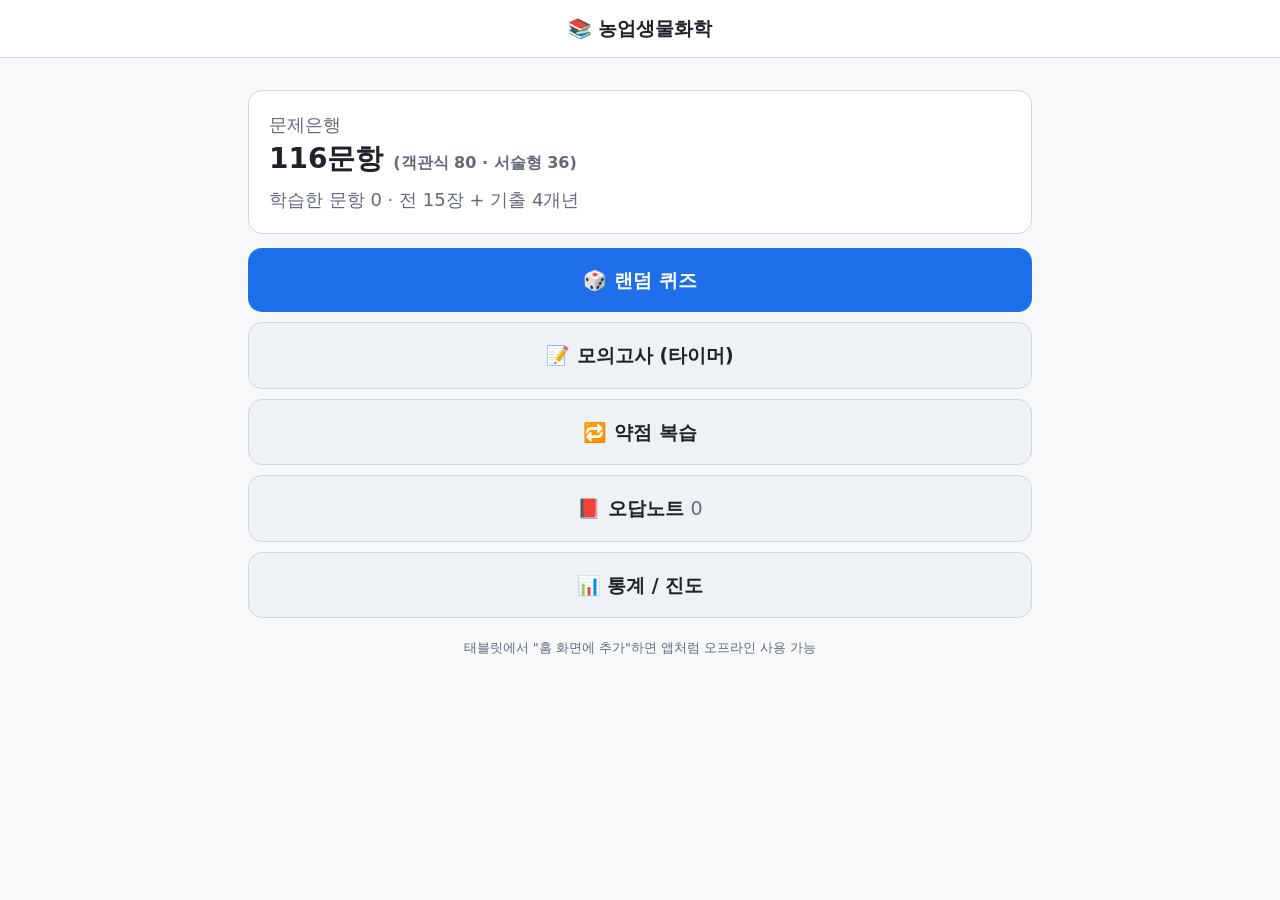
==== index.html @ 06af2a0c "농업생물화학 퀴즈 PWA: 랜덤퀴즈·모의고사·오답노트 Co-Authored-By: Claude Opus 4.8 (1M context) <noreply@anthropic.com>" ====
<!DOCTYPE html>
<html lang="ko">
<head>
<meta charset="utf-8">
<meta name="viewport" content="width=device-width, initial-scale=1, viewport-fit=cover">
<meta name="theme-color" content="#1f6feb">
<title>시험 대비 퀴즈</title>
<link rel="manifest" href="manifest.webmanifest">
<link rel="stylesheet" href="style.css">
</head>
<body>
<header id="topbar">
  <button id="homeBtn" class="ghost" hidden>← 홈</button>
  <div id="title">📚 시험 대비 퀴즈</div>
  <div id="timer" hidden>00:00</div>
</header>

<main id="app"></main>

<!-- 과목 데이터: 새 과목은 아래에 script 한 줄 추가 -->
<script src="data/농업생물화학.js"></script>
<script src="app.js"></script>
<script>
if ('serviceWorker' in navigator && location.protocol.startsWith('http')) {
  navigator.serviceWorker.register('sw.js').catch(()=>{});
}
</script>
</body>
</html>
---- style.css ----
:root{
  --bg:#0d1117; --panel:#161b22; --panel2:#1c2230; --border:#30363d;
  --text:#e6edf3; --muted:#9aa7b4; --accent:#1f6feb; --accent2:#388bfd;
  --ok:#2ea043; --okbg:#0f2417; --bad:#f85149; --badbg:#2a1314; --warn:#d29922;
  --radius:14px;
}
@media (prefers-color-scheme: light){
  :root{--bg:#f6f8fa;--panel:#fff;--panel2:#eef1f5;--border:#d0d7de;--text:#1f2328;--muted:#636c76;--okbg:#e6f6ea;--badbg:#ffeef0;}
}
*{box-sizing:border-box;-webkit-tap-highlight-color:transparent}
html,body{margin:0;background:var(--bg);color:var(--text);
  font-family:-apple-system,BlinkMacSystemFont,"Apple SD Gothic Neo","Noto Sans KR",system-ui,sans-serif;
  font-size:18px;line-height:1.5}
#topbar{position:sticky;top:0;z-index:10;display:flex;align-items:center;gap:12px;
  padding:14px 18px;padding-top:max(14px,env(safe-area-inset-top));
  background:var(--panel);border-bottom:1px solid var(--border)}
#title{font-weight:700;font-size:19px;flex:1;text-align:center}
#timer{font-variant-numeric:tabular-nums;font-weight:700;color:var(--warn);font-size:20px}
#app{max-width:820px;margin:0 auto;padding:18px;padding-bottom:120px}

button{font:inherit;cursor:pointer;border:none;border-radius:var(--radius)}
.ghost{background:transparent;color:var(--accent2);padding:8px 10px;font-weight:600}
.btn{display:block;width:100%;background:var(--accent);color:#fff;padding:18px;
  font-size:19px;font-weight:700;margin:10px 0}
.btn.sec{background:var(--panel2);color:var(--text);border:1px solid var(--border)}
.btn:active{transform:scale(.99)}

.card{background:var(--panel);border:1px solid var(--border);border-radius:var(--radius);
  padding:20px;margin:14px 0}
.muted{color:var(--muted)}
.row{display:flex;gap:10px;flex-wrap:wrap}
.pill{padding:6px 12px;border-radius:999px;border:1px solid var(--border);
  background:var(--panel2);font-size:14px;color:var(--muted)}

/* 챕터 선택 그리드 */
.chip-grid{display:grid;grid-template-columns:repeat(auto-fill,minmax(150px,1fr));gap:10px;margin:12px 0}
.chip{padding:13px 12px;border:1px solid var(--border);border-radius:12px;background:var(--panel2);
  color:var(--text);text-align:left;font-size:15px;display:flex;justify-content:space-between;align-items:center}
.chip.on{background:var(--accent);color:#fff;border-color:var(--accent)}
.chip small{opacity:.8;font-size:12px}

/* 설정 */
.seg{display:flex;gap:8px;flex-wrap:wrap;margin:8px 0 16px}
.seg button{flex:1;min-width:70px;padding:12px;border:1px solid var(--border);background:var(--panel2);color:var(--text);font-weight:600}
.seg button.on{background:var(--accent);color:#fff;border-color:var(--accent)}

/* 문제 */
.qmeta{display:flex;justify-content:space-between;align-items:center;margin-bottom:6px}
.qnum{font-weight:700;color:var(--accent2)}
.qsrc{font-size:13px;color:var(--muted)}
.qtext{font-size:21px;font-weight:600;margin:6px 0 18px;line-height:1.55}
.opt{display:flex;gap:12px;align-items:flex-start;width:100%;text-align:left;
  background:var(--panel2);border:1px solid var(--border);color:var(--text);
  padding:16px;margin:9px 0;font-size:17px}
.opt .num{font-weight:700;color:var(--muted);flex-shrink:0}
.opt.sel{border-color:var(--accent);background:var(--panel2)}
.opt.correct{background:var(--okbg);border-color:var(--ok)}
.opt.wrong{background:var(--badbg);border-color:var(--bad)}
.opt:disabled{cursor:default;opacity:1}
.expl{background:var(--panel2);border-left:4px solid var(--accent);padding:14px 16px;
  border-radius:8px;margin-top:14px;font-size:16px;color:var(--text)}
.expl.short{border-color:var(--warn)}

/* 하단 고정 바 */
.fixedbar{position:fixed;left:0;right:0;bottom:0;background:var(--panel);
  border-top:1px solid var(--border);padding:12px 18px;
  padding-bottom:max(12px,env(safe-area-inset-bottom));
  display:flex;gap:10px;align-items:center;max-width:820px;margin:0 auto}
.fixedbar .btn{margin:0;flex:1}
.progress{flex:1;height:8px;background:var(--panel2);border-radius:99px;overflow:hidden}
.progress>i{display:block;height:100%;background:var(--accent);width:0}

/* 결과 */
.score{font-size:48px;font-weight:800;text-align:center;margin:6px 0}
.score small{font-size:20px;color:var(--muted);font-weight:600}
.bar{display:flex;align-items:center;gap:10px;margin:7px 0}
.bar .lbl{width:120px;font-size:14px}
.bar .track{flex:1;height:14px;background:var(--panel2);border-radius:99px;overflow:hidden}
.bar .track>i{display:block;height:100%}
.grade-good{color:var(--ok)} .grade-bad{color:var(--bad)}

/* OMR 그리드(모의고사 네비) */
.omr{display:grid;grid-template-columns:repeat(auto-fill,minmax(44px,1fr));gap:7px;margin:10px 0}
.omr button{aspect-ratio:1;border:1px solid var(--border);background:var(--panel2);color:var(--muted);font-size:14px;font-weight:600;border-radius:10px}
.omr button.done{background:var(--accent);color:#fff;border-color:var(--accent)}
.omr button.cur{outline:3px solid var(--warn)}
h2{font-size:22px;margin:4px 0 10px}
h3{font-size:17px;margin:18px 0 6px;color:var(--muted)}
a{color:var(--accent2)}
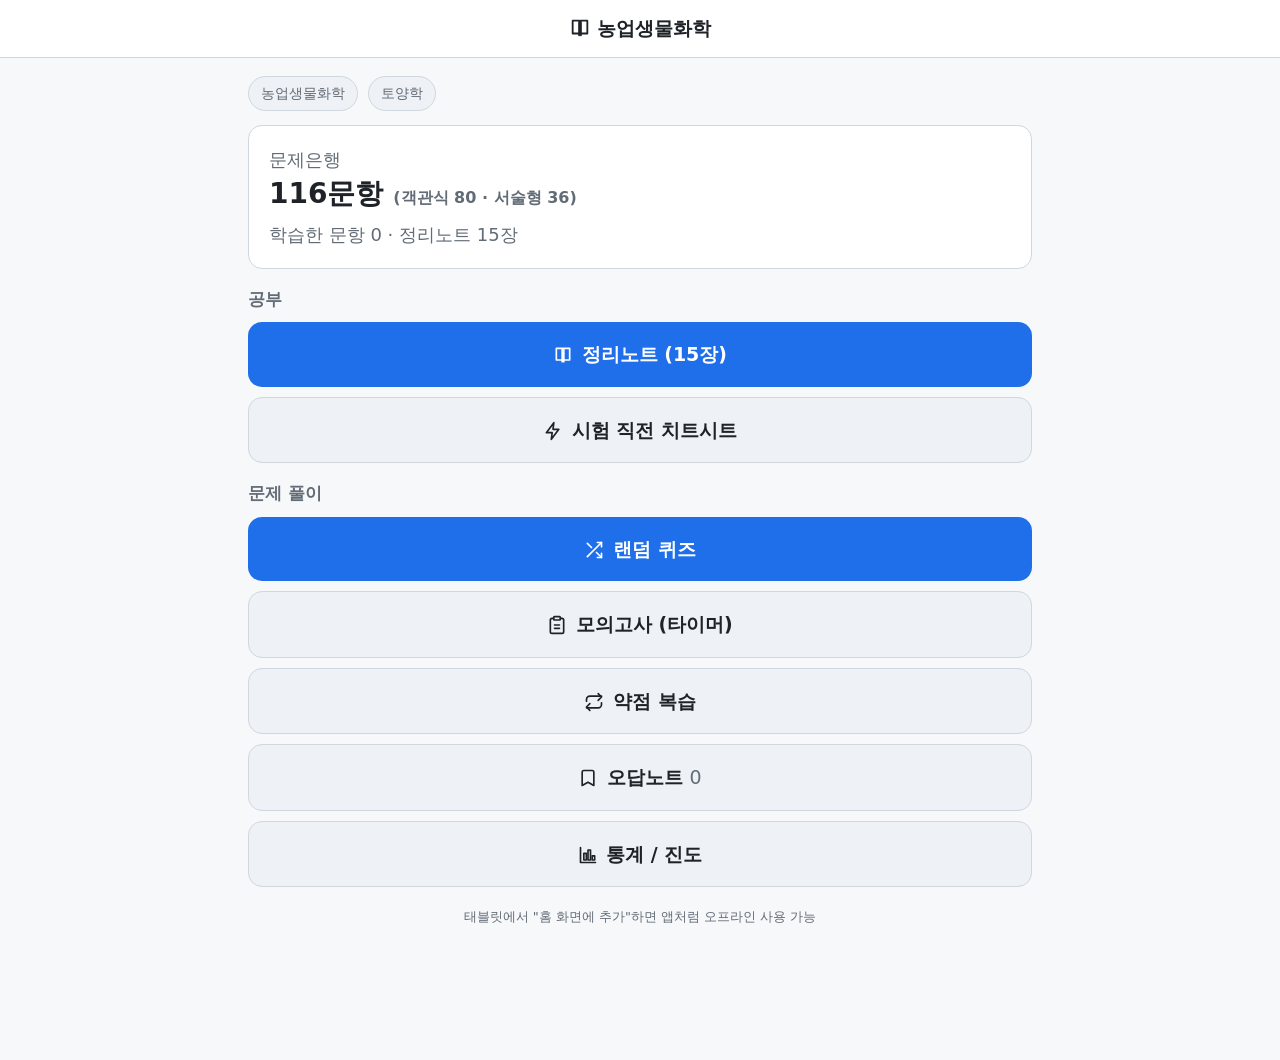
==== commit 319228dd: "토양학 과목 추가 (366문항: 워크북 191 + 기출 175 · 정리노트 17장 · 치트시트) - data/토양학.{js,json} 추가, index.html·sw.js(v3) " ====
--- a/index.html
+++ b/index.html
@@ -19,6 +19,7 @@
 
 <!-- 과목 데이터: 새 과목은 아래에 script 한 줄 추가 -->
 <script src="data/농업생물화학.js"></script>
+<script src="data/토양학.js"></script>
 <script src="app.js"></script>
 <script>
 if ('serviceWorker' in navigator && location.protocol.startsWith('http')) {
--- a/style.css
+++ b/style.css
@@ -87,3 +87,33 @@
 h2{font-size:22px;margin:4px 0 10px}
 h3{font-size:17px;margin:18px 0 6px;color:var(--muted)}
 a{color:var(--accent2)}
+
+/* 정리노트/치트시트 마크다운 본문 */
+.mdbody{font-size:16px;line-height:1.65;overflow-wrap:break-word}
+.mdbody h1{font-size:23px;margin:2px 0 12px;border-bottom:2px solid var(--border);padding-bottom:8px}
+.mdbody h2{font-size:20px;margin:22px 0 8px;color:var(--accent2)}
+.mdbody h3{font-size:17px;margin:16px 0 6px;color:var(--text)}
+.mdbody p{margin:8px 0}
+.mdbody ul,.mdbody ol{margin:8px 0;padding-left:22px}
+.mdbody li{margin:4px 0}
+.mdbody strong{color:var(--text);font-weight:700}
+.mdbody code{background:var(--panel2);padding:2px 6px;border-radius:6px;font-size:14px}
+.mdbody blockquote{margin:10px 0;padding:10px 14px;background:var(--panel2);
+  border-left:4px solid var(--warn);border-radius:8px;color:var(--text)}
+.mdbody blockquote p{margin:4px 0}
+.mdbody a[href^="#note:"]{color:var(--accent2);text-decoration:underline;cursor:pointer}
+.mdbody table{border-collapse:collapse;width:100%;margin:12px 0;font-size:14px;display:block;overflow-x:auto}
+.mdbody th,.mdbody td{border:1px solid var(--border);padding:8px 10px;text-align:left;vertical-align:top}
+.mdbody th{background:var(--panel2);font-weight:700;white-space:nowrap}
+.mdbody hr{border:none;border-top:1px solid var(--border);margin:18px 0}
+
+/* 아이콘 */
+.ic{vertical-align:-4px;flex-shrink:0}
+.btn .ic{vertical-align:-4px;margin-right:2px}
+#topbar .ic{vertical-align:-4px}
+
+/* 가리기(능동 회상) 모드: 굵은 핵심어를 가렸다가 탭하면 보임 */
+.mdbody.mask strong{background:var(--muted);color:transparent;border-radius:5px;
+  cursor:pointer;padding:0 3px;transition:background .12s, color .12s;user-select:none}
+.mdbody.mask strong::selection{background:transparent}
+.mdbody.mask strong.show{background:rgba(127,127,127,.14);color:var(--text)}
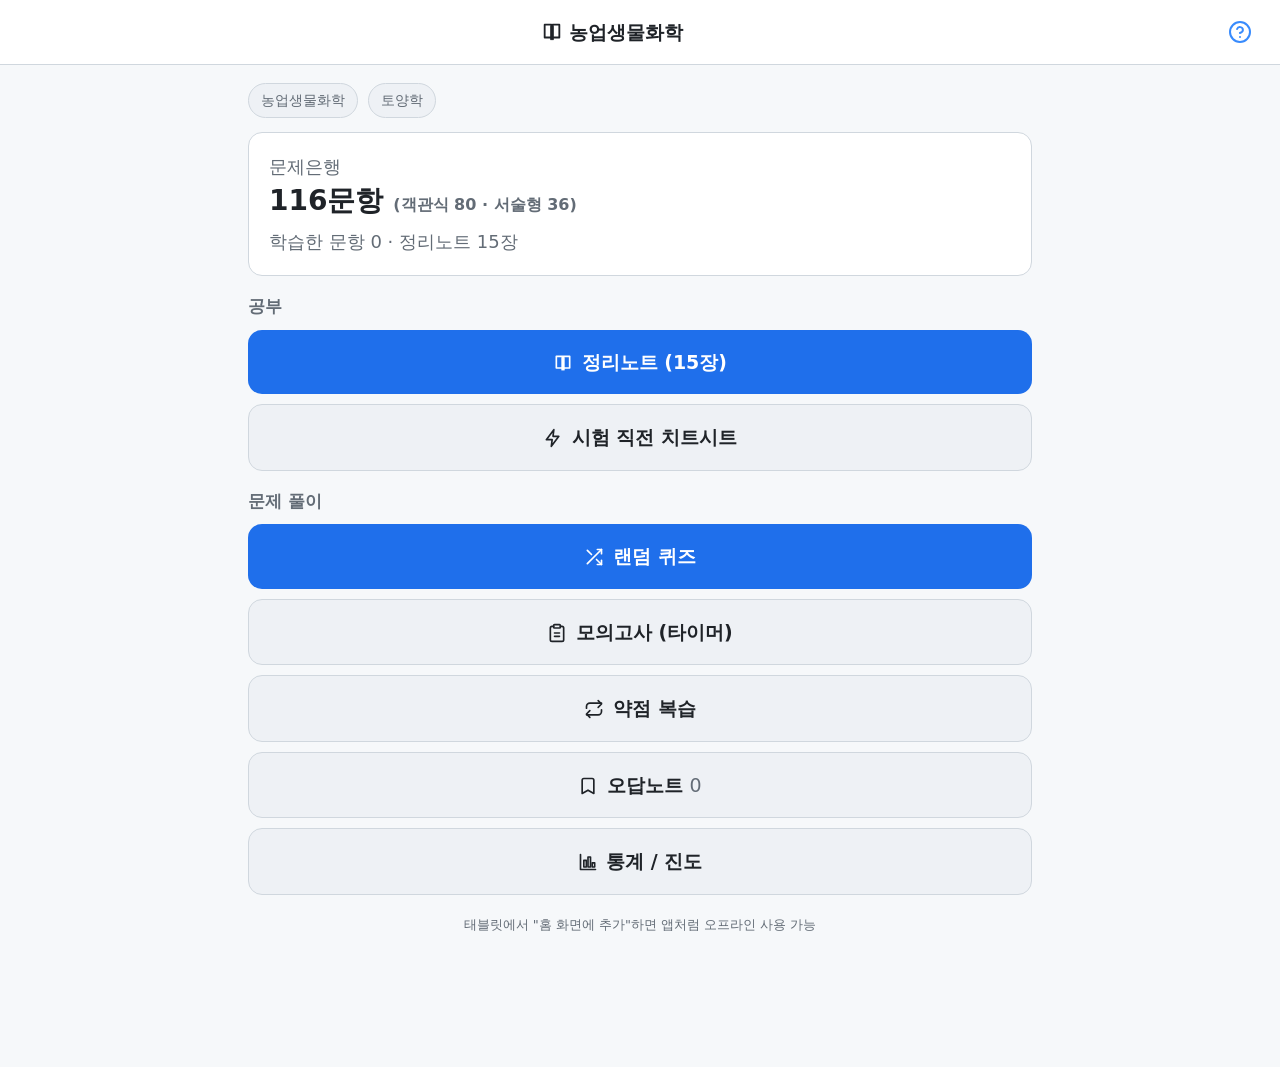
==== commit c157fea7: "기출 모의고사(2016~2019 연도별)·필수 용어 도움말 팝업 추가 - 2018/2019 HWP, 2016 HWP, 2017 OCR(tesseract)로 기출 4회차 플레이 세트" ====
--- a/index.html
+++ b/index.html
@@ -11,8 +11,9 @@
 <body>
 <header id="topbar">
   <button id="homeBtn" class="ghost" hidden>← 홈</button>
-  <div id="title">📚 시험 대비 퀴즈</div>
+  <div id="title">시험 대비 퀴즈</div>
   <div id="timer" hidden>00:00</div>
+  <button id="helpBtn" class="ghost" title="필수 용어">?</button>
 </header>
 
 <main id="app"></main>
--- a/style.css
+++ b/style.css
@@ -117,3 +117,13 @@
   cursor:pointer;padding:0 3px;transition:background .12s, color .12s;user-select:none}
 .mdbody.mask strong::selection{background:transparent}
 .mdbody.mask strong.show{background:rgba(127,127,127,.14);color:var(--text)}
+
+/* 도움말(용어) 모달 */
+#helpBtn{font-size:20px;font-weight:700;padding:6px 10px;line-height:1}
+.modal{position:fixed;inset:0;background:rgba(0,0,0,.55);z-index:50;display:flex;
+  align-items:flex-start;justify-content:center;padding:20px;overflow:auto}
+.modal-box{background:var(--panel);border:1px solid var(--border);border-radius:var(--radius);
+  max-width:780px;width:100%;margin:auto;padding:20px;position:relative}
+.modal-x{position:absolute;top:10px;right:10px;background:var(--panel2);color:var(--text);
+  border:1px solid var(--border);border-radius:10px;padding:6px}
+.seg #exrow button small,.seg button small{display:block}
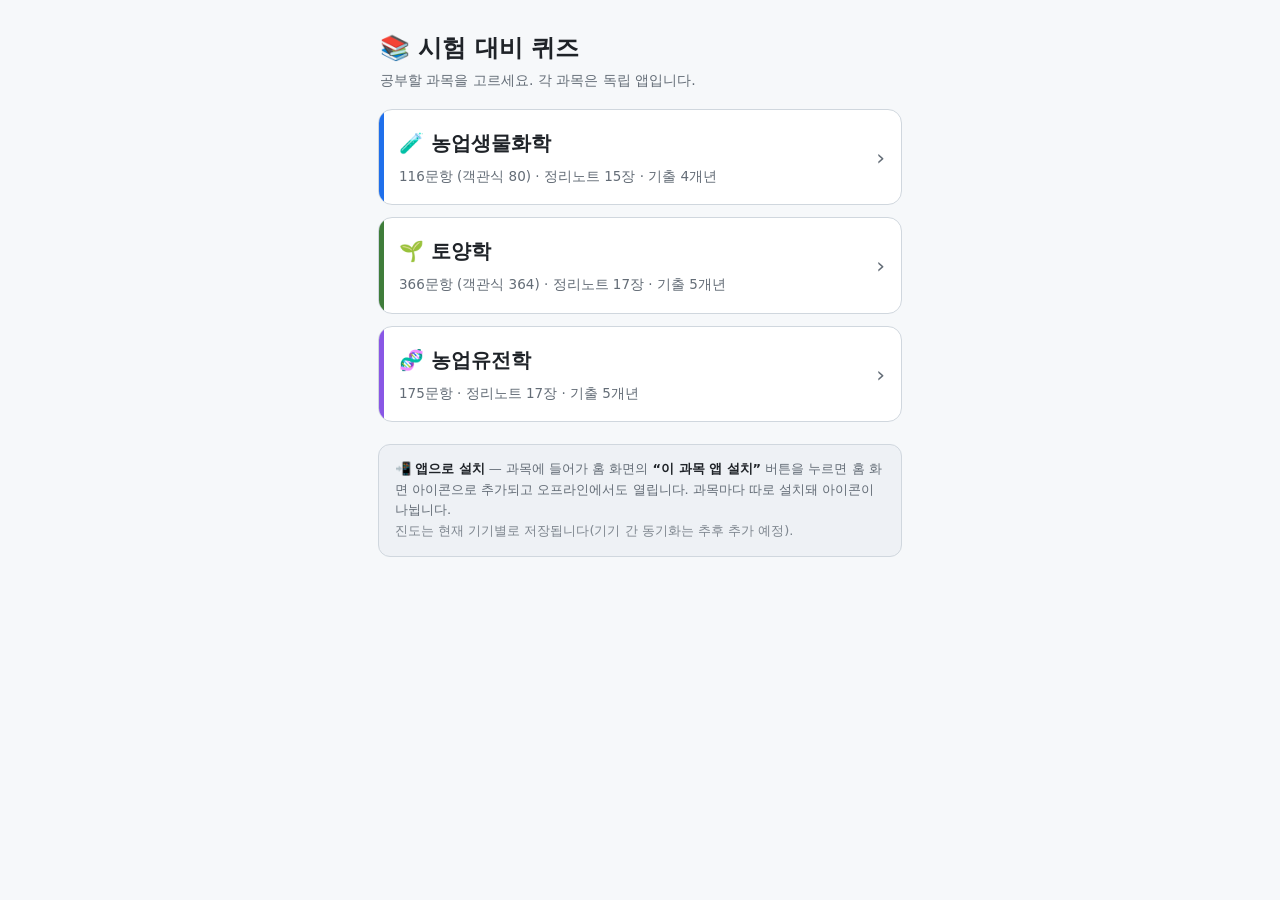
==== commit 3e4af414: "홈 런처 추가 + 과목별 PWA 설치 충돌(scope) 해결 - index.html을 과목 선택 런처로 신설, 기존 농생화 앱은 agbio.html로 rename - 각 manif" ====
--- a/index.html
+++ b/index.html
@@ -3,29 +3,56 @@
 <head>
 <meta charset="utf-8">
 <meta name="viewport" content="width=device-width, initial-scale=1, viewport-fit=cover">
-<meta name="theme-color" content="#1f6feb">
-<title>시험 대비 퀴즈</title>
-<link rel="manifest" href="manifest.webmanifest">
+<meta name="theme-color" content="#0d1117">
+<title>시험 대비 — 과목 선택</title>
 <link rel="stylesheet" href="style.css">
+<style>
+/* 런처 전용 (이 페이지는 app.js 없이 독립 동작) */
+.launch{max-width:560px;margin:0 auto;padding:22px 18px 120px}
+.launch h1{font-size:24px;font-weight:800;margin:8px 2px 4px}
+.launch .lead{color:var(--muted);font-size:14px;margin:0 2px 18px}
+.subjcard{display:block;text-decoration:none;color:var(--text);position:relative;
+  background:var(--panel);border:1px solid var(--border);border-radius:var(--radius);
+  padding:18px 18px 18px 20px;margin:12px 0;overflow:hidden;transition:transform .08s}
+.subjcard:active{transform:scale(.99)}
+.subjcard::before{content:"";position:absolute;left:0;top:0;bottom:0;width:5px;background:var(--c)}
+.subjcard .name{font-size:20px;font-weight:800;display:flex;align-items:center;gap:9px}
+.subjcard .meta{color:var(--muted);font-size:13.5px;margin-top:8px}
+.subjcard .go{position:absolute;right:16px;top:50%;transform:translateY(-50%);
+  color:var(--muted);font-size:22px}
+.tipbox{background:var(--panel2);border:1px solid var(--border);border-radius:12px;
+  padding:14px 16px;margin-top:22px;color:var(--muted);font-size:13px;line-height:1.6}
+.tipbox b{color:var(--text)}
+</style>
 </head>
 <body>
-<header id="topbar">
-  <button id="homeBtn" class="ghost" hidden>← 홈</button>
-  <div id="title">시험 대비 퀴즈</div>
-  <div id="timer" hidden>00:00</div>
-  <button id="helpBtn" class="ghost" title="필수 용어">?</button>
-</header>
+<div class="launch">
+  <h1>📚 시험 대비 퀴즈</h1>
+  <p class="lead">공부할 과목을 고르세요. 각 과목은 독립 앱입니다.</p>
 
-<main id="app"></main>
+  <a class="subjcard" href="agbio.html" style="--c:#1f6feb">
+    <div class="name">🧪 농업생물화학</div>
+    <div class="meta">116문항 (객관식 80) · 정리노트 15장 · 기출 4개년</div>
+    <span class="go">›</span>
+  </a>
 
-<!-- 과목 데이터: 새 과목은 아래에 script 한 줄 추가 -->
-<script src="data/농업생물화학.js"></script>
-<script src="data/토양학.js"></script>
-<script src="app.js"></script>
-<script>
-if ('serviceWorker' in navigator && location.protocol.startsWith('http')) {
-  navigator.serviceWorker.register('sw.js').catch(()=>{});
-}
-</script>
+  <a class="subjcard" href="soil.html" style="--c:#3f7d3a">
+    <div class="name">🌱 토양학</div>
+    <div class="meta">366문항 (객관식 364) · 정리노트 17장 · 기출 5개년</div>
+    <span class="go">›</span>
+  </a>
+
+  <a class="subjcard" href="gen.html" style="--c:#8957e5">
+    <div class="name">🧬 농업유전학</div>
+    <div class="meta">175문항 · 정리노트 17장 · 기출 5개년</div>
+    <span class="go">›</span>
+  </a>
+
+  <div class="tipbox">
+    📲 <b>앱으로 설치</b> — 과목에 들어가 홈 화면의 <b>“이 과목 앱 설치”</b> 버튼을 누르면
+    홈 화면 아이콘으로 추가되고 오프라인에서도 열립니다. 과목마다 따로 설치돼 아이콘이 나뉩니다.
+    <br><span style="opacity:.8">진도는 현재 기기별로 저장됩니다(기기 간 동기화는 추후 추가 예정).</span>
+  </div>
+</div>
 </body>
 </html>
--- a/style.css
+++ b/style.css
@@ -127,3 +127,22 @@
 .modal-x{position:absolute;top:10px;right:10px;background:var(--panel2);color:var(--text);
   border:1px solid var(--border);border-radius:10px;padding:6px}
 .seg #exrow button small,.seg button small{display:block}
+
+/* 빈칸(단답) 입력 모드 */
+.blankrow{display:flex;gap:10px;margin-bottom:10px}
+.blankin{flex:1;min-width:0;background:var(--panel2);color:var(--text);
+  border:1.5px solid var(--border);border-radius:12px;padding:16px;font-size:18px;outline:none}
+.blankin:focus{border-color:var(--accent)}
+.blankin:disabled{opacity:.8}
+.blankrow .btn{margin:0}
+
+/* 과목 간 이동 링크(과목별 PWA) */
+.subjnav{text-align:center;padding:16px 0 30px}
+.subjnav a{display:inline-block;color:var(--muted);font-size:13px;text-decoration:none;
+  border:1px solid var(--border);padding:8px 16px;border-radius:20px;background:var(--panel)}
+.subjnav a:active{background:var(--panel2)}
+
+/* 시각 암기(인라인 SVG 다이어그램) */
+.mdbody svg{display:block;width:100%;max-width:460px;height:auto;margin:12px auto;
+  background:var(--panel2);border:1px solid var(--border);border-radius:12px;padding:6px}
+.mdbody svg text{font-family:-apple-system,sans-serif}
